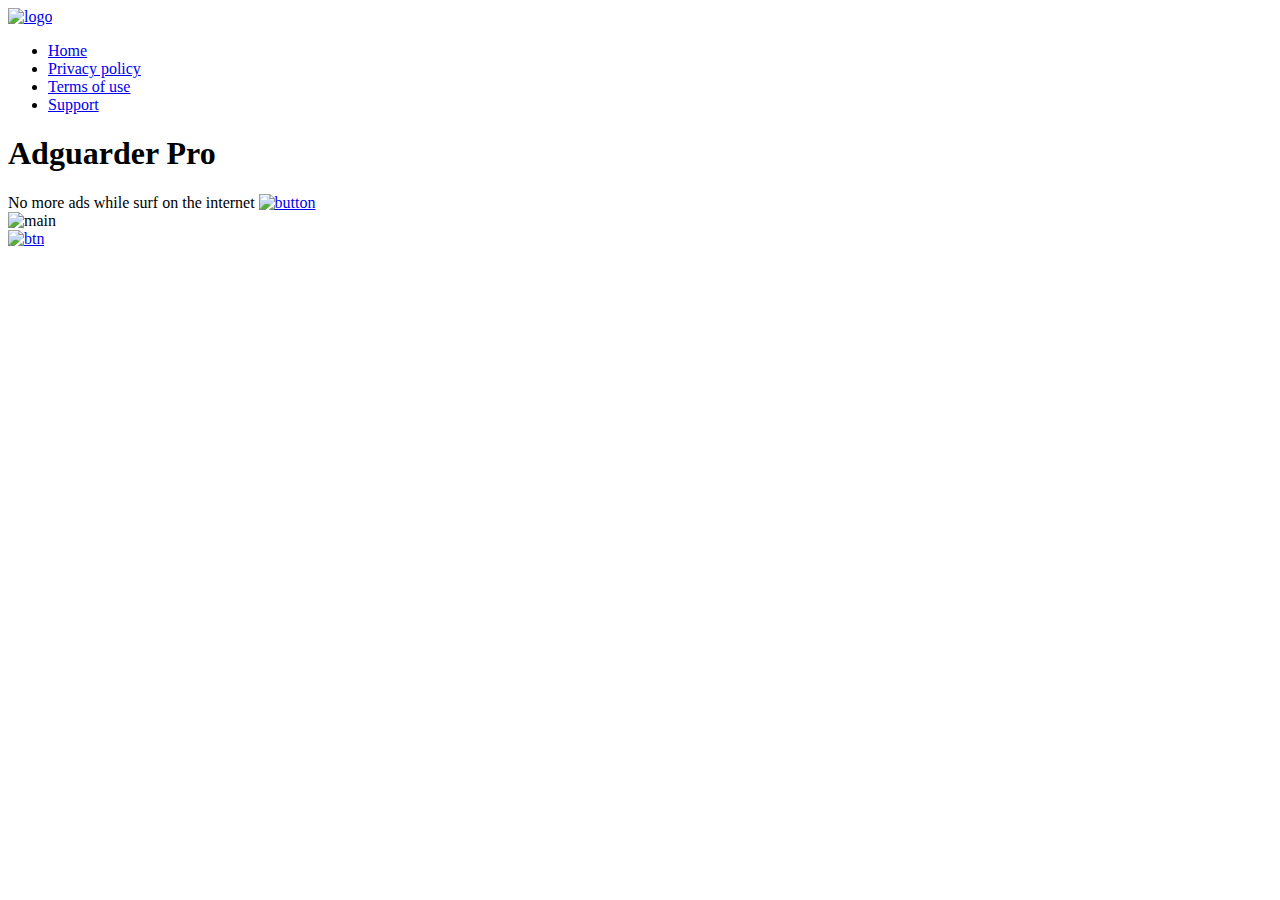
==== index.html @ 85bfe3a6 "create: section main + adaptive for mobile" ====
<!DOCTYPE html>
<html lang="en">
<head>
    <meta charset="UTF-8">
    <meta http-equiv="X-UA-Compatible" content="IE=edge">
    <meta name="viewport" content="width=device-width, initial-scale=1.0">
    <title>CleanEasy</title>

    <link href="https://fonts.googleapis.com/css2?family=Outfit:wght@400;500;600;700;800&display=swap" rel="stylesheet">
    <link rel="stylesheet" href="./css/style.css">
</head>
<body>

    <header class="header">
        <div class="container">
            <div class="header-wrap">
                <a href="./index.html" class="header-logo"><img src="./img/logo.svg" alt="logo"></a>

                <div class="header-burger">
                    <span></span>
                </div>

                <nav class="header-menu">
                    <ul class="header-list">
                        <li><a href="./index.html" class="header-link">Home</a></li>
                        <li><a href="./privacy.html" class="header-link">Privacy policy</a></li>
                        <li><a href="./terms.html" class="header-link">Terms of use</a></li>
                        <li><a href="./support.html" class="header-link">Support</a></li>
                    </ul>
                </nav>
            </div>
        </div>
    </header>

    <main class="main">
        <div class="container">
            <div class="main-wrap">
                <div class="main-text">
                    <h1 class="main-text__title">Adguarder Pro</h1>
                    <span class="main-text__subtitle">No more ads while surf on the internet</span>
                    <a href="#" class="main-text__button"><img src="./img/button.svg" alt="button"></a>
                </div>

                <img src="./img/main.png" alt="main" class="main-img">
            </div>
        </div>
    </main>

    <footer class="footer">
        <div class="container">
            <div class="footer-wrap">
              <a href="#" class="button footer-button"><img src="./img/btn-footer.png" alt="btn"></a>
            </div>
        </div>
    </footer>

    <script src="https://code.jquery.com/jquery-3.6.0.slim.min.js"></script>
    <script src="./js/script.js"></script>
</body>
</html>
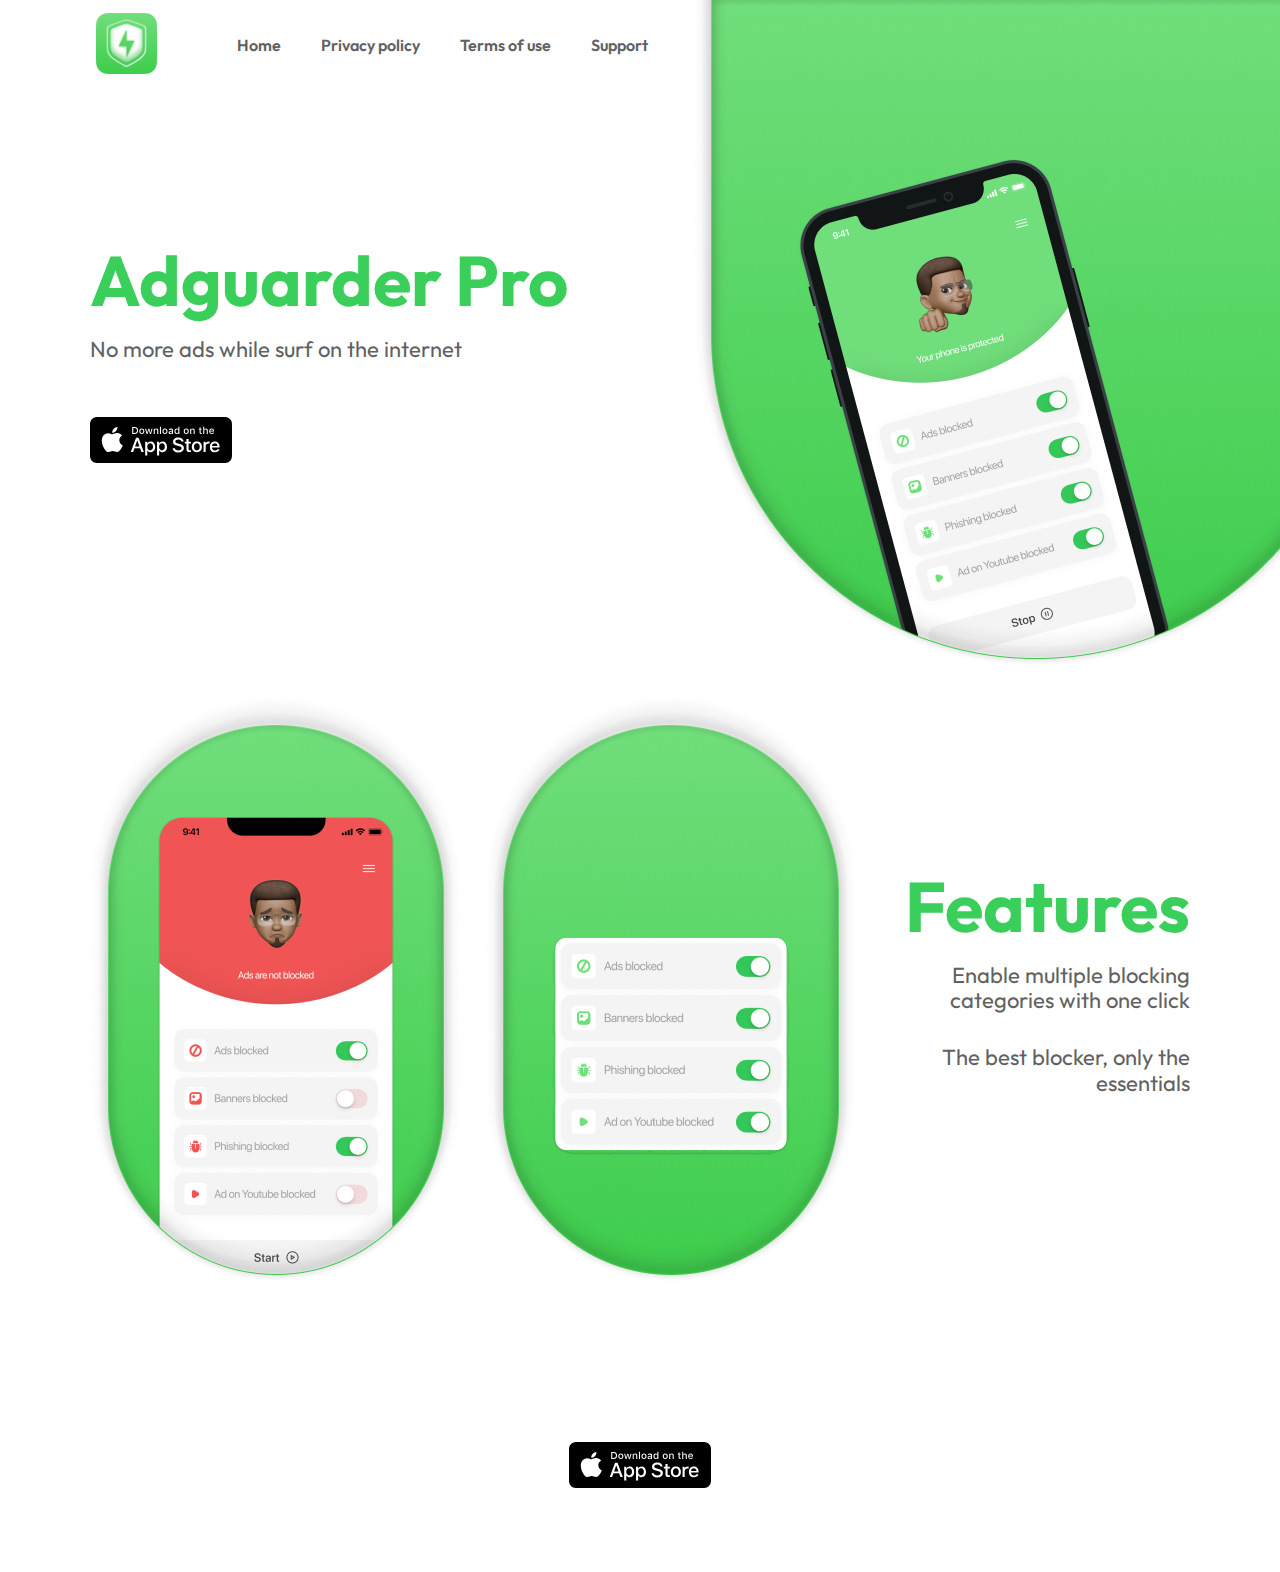
==== commit 1145003a: "fix title" ====
--- a/index.html
+++ b/index.html
@@ -4,7 +4,7 @@
     <meta charset="UTF-8">
     <meta http-equiv="X-UA-Compatible" content="IE=edge">
     <meta name="viewport" content="width=device-width, initial-scale=1.0">
-    <title>CleanEasy</title>
+    <title>Adgurder Pro</title>
 
     <link href="https://fonts.googleapis.com/css2?family=Outfit:wght@400;500;600;700;800&display=swap" rel="stylesheet">
     <link rel="stylesheet" href="./css/style.css">
@@ -46,10 +46,25 @@
         </div>
     </main>
 
+    <section class="features">
+        <div class="container">
+            <div class="features-wrap">
+                <img src="./img/features-1.png" alt="features-1" class="features-img">
+                <img src="./img/features-2.png" alt="features-2" class="features-img">
+
+                <div class="features-text">
+                    <h1 class="features-text__title">Features</h1>
+                    <span class="features-text__subtitle">Enable multiple blocking categories with one click</span>
+                    <span class="features-text__subtitle">The best blocker, only the essentials</span>
+                </div>
+            </div>
+        </div>
+    </section>
+
     <footer class="footer">
         <div class="container">
             <div class="footer-wrap">
-              <a href="#" class="button footer-button"><img src="./img/btn-footer.png" alt="btn"></a>
+              <a href="#" class="button footer-button"><img src="./img/button.svg" alt="btn"></a>
             </div>
         </div>
     </footer>
--- a/css/style.css
+++ b/css/style.css
@@ -0,0 +1,888 @@
+/*! normalize.css v8.0.1 | MIT License | github.com/necolas/normalize.css */
+/* Document
+   ========================================================================== */
+/**
+ * 1. Correct the line height in all browsers.
+ * 2. Prevent adjustments of font size after orientation changes in iOS.
+ */
+html {
+  line-height: 1.15;
+  /* 1 */
+  -webkit-text-size-adjust: 100%;
+  /* 2 */
+}
+
+/* Sections
+   ========================================================================== */
+/**
+ * Remove the margin in all browsers.
+ */
+body {
+  margin: 0;
+}
+
+/**
+ * Render the `main` element consistently in IE.
+ */
+main {
+  display: block;
+}
+
+/**
+ * Correct the font size and margin on `h1` elements within `section` and
+ * `article` contexts in Chrome, Firefox, and Safari.
+ */
+h1 {
+  font-size: 2em;
+  margin: 0;
+}
+
+/* Grouping content
+   ========================================================================== */
+/**
+ * 1. Add the correct box sizing in Firefox.
+ * 2. Show the overflow in Edge and IE.
+ */
+hr {
+  -webkit-box-sizing: content-box;
+          box-sizing: content-box;
+  /* 1 */
+  height: 0;
+  /* 1 */
+  overflow: visible;
+  /* 2 */
+}
+
+/**
+ * 1. Correct the inheritance and scaling of font size in all browsers.
+ * 2. Correct the odd `em` font sizing in all browsers.
+ */
+pre {
+  font-family: monospace, monospace;
+  /* 1 */
+  font-size: 1em;
+  /* 2 */
+}
+
+/* Text-level semantics
+   ========================================================================== */
+/**
+ * Remove the gray background on active links in IE 10.
+ */
+a {
+  background-color: transparent;
+}
+
+/**
+ * 1. Remove the bottom border in Chrome 57-
+ * 2. Add the correct text decoration in Chrome, Edge, IE, Opera, and Safari.
+ */
+abbr[title] {
+  border-bottom: none;
+  /* 1 */
+  text-decoration: underline;
+  /* 2 */
+  -webkit-text-decoration: underline dotted;
+          text-decoration: underline dotted;
+  /* 2 */
+}
+
+/**
+ * Add the correct font weight in Chrome, Edge, and Safari.
+ */
+b,
+strong {
+  font-weight: bolder;
+}
+
+/**
+ * 1. Correct the inheritance and scaling of font size in all browsers.
+ * 2. Correct the odd `em` font sizing in all browsers.
+ */
+code,
+kbd,
+samp {
+  font-family: monospace, monospace;
+  /* 1 */
+  font-size: 1em;
+  /* 2 */
+}
+
+/**
+ * Add the correct font size in all browsers.
+ */
+small {
+  font-size: 80%;
+}
+
+/**
+ * Prevent `sub` and `sup` elements from affecting the line height in
+ * all browsers.
+ */
+sub,
+sup {
+  font-size: 75%;
+  line-height: 0;
+  position: relative;
+  vertical-align: baseline;
+}
+
+sub {
+  bottom: -0.25em;
+}
+
+sup {
+  top: -0.5em;
+}
+
+/* Embedded content
+   ========================================================================== */
+/**
+ * Remove the border on images inside links in IE 10.
+ */
+img {
+  border-style: none;
+}
+
+/* Forms
+   ========================================================================== */
+/**
+ * 1. Change the font styles in all browsers.
+ * 2. Remove the margin in Firefox and Safari.
+ */
+button,
+input,
+optgroup,
+select,
+textarea {
+  font-family: inherit;
+  /* 1 */
+  font-size: 100%;
+  /* 1 */
+  line-height: 1.15;
+  /* 1 */
+  margin: 0;
+  /* 2 */
+}
+
+/**
+ * Show the overflow in IE.
+ * 1. Show the overflow in Edge.
+ */
+button,
+input {
+  /* 1 */
+  overflow: visible;
+}
+
+/**
+ * Remove the inheritance of text transform in Edge, Firefox, and IE.
+ * 1. Remove the inheritance of text transform in Firefox.
+ */
+button,
+select {
+  /* 1 */
+  text-transform: none;
+}
+
+/**
+ * Correct the inability to style clickable types in iOS and Safari.
+ */
+button,
+[type="button"],
+[type="reset"],
+[type="submit"] {
+  -webkit-appearance: button;
+}
+
+/**
+ * Remove the inner border and padding in Firefox.
+ */
+button::-moz-focus-inner,
+[type="button"]::-moz-focus-inner,
+[type="reset"]::-moz-focus-inner,
+[type="submit"]::-moz-focus-inner {
+  border-style: none;
+  padding: 0;
+}
+
+/**
+ * Restore the focus styles unset by the previous rule.
+ */
+button:-moz-focusring,
+[type="button"]:-moz-focusring,
+[type="reset"]:-moz-focusring,
+[type="submit"]:-moz-focusring {
+  outline: 1px dotted ButtonText;
+}
+
+/**
+ * Correct the padding in Firefox.
+ */
+fieldset {
+  padding: 0.35em 0.75em 0.625em;
+}
+
+/**
+ * 1. Correct the text wrapping in Edge and IE.
+ * 2. Correct the color inheritance from `fieldset` elements in IE.
+ * 3. Remove the padding so developers are not caught out when they zero out
+ *    `fieldset` elements in all browsers.
+ */
+legend {
+  -webkit-box-sizing: border-box;
+          box-sizing: border-box;
+  /* 1 */
+  color: inherit;
+  /* 2 */
+  display: table;
+  /* 1 */
+  max-width: 100%;
+  /* 1 */
+  padding: 0;
+  /* 3 */
+  white-space: normal;
+  /* 1 */
+}
+
+/**
+ * Add the correct vertical alignment in Chrome, Firefox, and Opera.
+ */
+progress {
+  vertical-align: baseline;
+}
+
+/**
+ * Remove the default vertical scrollbar in IE 10+.
+ */
+textarea {
+  overflow: auto;
+}
+
+/**
+ * 1. Add the correct box sizing in IE 10.
+ * 2. Remove the padding in IE 10.
+ */
+[type="checkbox"],
+[type="radio"] {
+  -webkit-box-sizing: border-box;
+          box-sizing: border-box;
+  /* 1 */
+  padding: 0;
+  /* 2 */
+}
+
+/**
+ * Correct the cursor style of increment and decrement buttons in Chrome.
+ */
+[type="number"]::-webkit-inner-spin-button,
+[type="number"]::-webkit-outer-spin-button {
+  height: auto;
+}
+
+/**
+ * 1. Correct the odd appearance in Chrome and Safari.
+ * 2. Correct the outline style in Safari.
+ */
+[type="search"] {
+  -webkit-appearance: textfield;
+  /* 1 */
+  outline-offset: -2px;
+  /* 2 */
+}
+
+/**
+ * Remove the inner padding in Chrome and Safari on macOS.
+ */
+[type="search"]::-webkit-search-decoration {
+  -webkit-appearance: none;
+}
+
+/**
+ * 1. Correct the inability to style clickable types in iOS and Safari.
+ * 2. Change font properties to `inherit` in Safari.
+ */
+::-webkit-file-upload-button {
+  -webkit-appearance: button;
+  /* 1 */
+  font: inherit;
+  /* 2 */
+}
+
+/* Interactive
+   ========================================================================== */
+/*
+ * Add the correct display in Edge, IE 10+, and Firefox.
+ */
+details {
+  display: block;
+}
+
+/*
+ * Add the correct display in all browsers.
+ */
+summary {
+  display: list-item;
+}
+
+/* Misc
+   ========================================================================== */
+/**
+ * Add the correct display in IE 10+.
+ */
+template {
+  display: none;
+}
+
+/**
+ * Add the correct display in IE 10.
+ */
+[hidden] {
+  display: none;
+}
+
+body {
+  font-family: 'Outfit';
+  background-color: #ffffff;
+}
+
+.container {
+  max-width: 1120px;
+  margin: 0 auto;
+}
+
+img {
+  max-width: 100%;
+}
+
+.header {
+  top: 0;
+  left: 0;
+  width: 100%;
+}
+
+.header-wrap {
+  position: relative;
+  display: -webkit-box;
+  display: -ms-flexbox;
+  display: flex;
+  -webkit-box-pack: start;
+      -ms-flex-pack: start;
+          justify-content: flex-start;
+  -webkit-box-align: center;
+      -ms-flex-align: center;
+          align-items: center;
+  min-height: 70px;
+  padding: 10px 16px;
+}
+
+.header-list {
+  display: -webkit-box;
+  display: -ms-flexbox;
+  display: flex;
+  position: relative;
+  z-index: 4;
+}
+
+.header-list li {
+  list-style: none;
+  margin-left: 40px;
+}
+
+.header-link {
+  color: #616161;
+  font-size: 16px;
+  text-decoration: none;
+  font-weight: 600;
+  -webkit-transition: 0.3s;
+  transition: 0.3s;
+}
+
+.header-link:hover {
+  color: #3ACE5A;
+}
+
+.header-burger {
+  display: none;
+}
+
+.header-logo {
+  z-index: 5;
+}
+
+@media (max-width: 768px) {
+  body.lock {
+    overflow: hidden;
+  }
+  .header {
+    z-index: 20;
+  }
+  .header-wrap {
+    -webkit-box-pack: justify;
+        -ms-flex-pack: justify;
+            justify-content: space-between;
+    min-height: 50px;
+  }
+  .header-logo {
+    width: 50px;
+  }
+  .header-menu {
+    position: fixed;
+    top: -120%;
+    left: 0;
+    width: 100%;
+    height: 100%;
+    background-color: #f1f1f1;
+    z-index: 3;
+    padding: 100px 0 0 0;
+    -webkit-transition: 0.3s;
+    transition: 0.3s;
+  }
+  .header-list {
+    display: block;
+  }
+  .header-list li {
+    margin: 0;
+    margin-bottom: 50px;
+  }
+  .header-burger {
+    display: block;
+    position: relative;
+    width: 30px;
+    height: 20px;
+    z-index: 5;
+  }
+  .header-burger::before, .header-burger::after {
+    -webkit-transition: 0.3s;
+    transition: 0.3s;
+    content: '';
+    background-color: #192028;
+    position: absolute;
+    width: 100%;
+    height: 2px;
+  }
+  .header-burger::before {
+    top: 0;
+  }
+  .header-burger::after {
+    bottom: 0;
+  }
+  .header-burger span {
+    -webkit-transition: 0.3s;
+    transition: 0.3s;
+    position: absolute;
+    background-color: #192028;
+    left: 0;
+    width: 100%;
+    height: 2px;
+    top: 9px;
+  }
+}
+
+.header-burger.active::before {
+  -webkit-transform: rotate(45deg);
+          transform: rotate(45deg);
+  top: 9px;
+}
+
+.header-burger.active::after {
+  -webkit-transform: rotate(-45deg);
+          transform: rotate(-45deg);
+  bottom: 9px;
+}
+
+.header-burger.active span {
+  -webkit-transform: scale(0);
+          transform: scale(0);
+}
+
+.header-menu.active {
+  top: 0;
+}
+
+.features-wrap {
+  display: -webkit-box;
+  display: -ms-flexbox;
+  display: flex;
+  -webkit-box-pack: justify;
+      -ms-flex-pack: justify;
+          justify-content: space-between;
+  -webkit-box-align: center;
+      -ms-flex-align: center;
+          align-items: center;
+  padding: 80px 10px;
+}
+
+.features-text {
+  display: -webkit-box;
+  display: -ms-flexbox;
+  display: flex;
+  -webkit-box-orient: vertical;
+  -webkit-box-direction: normal;
+      -ms-flex-direction: column;
+          flex-direction: column;
+  text-align: end;
+}
+
+.features-text__title {
+  font-size: 70px;
+  color: #3ACE5A;
+  font-weight: bold;
+}
+
+.features-text__subtitle {
+  width: 310px;
+  font-size: 22px;
+  color: #616161;
+  font-weight: normal;
+  margin-top: 16px;
+  margin-bottom: 16px;
+}
+
+@media (max-width: 768px) {
+  .features-wrap {
+    padding-top: 50px;
+    padding-bottom: 50px;
+    -webkit-box-orient: vertical;
+    -webkit-box-direction: normal;
+        -ms-flex-direction: column;
+            flex-direction: column;
+  }
+  .features-text {
+    -webkit-box-ordinal-group: 0;
+        -ms-flex-order: -1;
+            order: -1;
+    text-align: center;
+  }
+  .features-text__title {
+    font-size: 40px;
+  }
+  .features-text__subtitle {
+    font-size: 18px;
+  }
+}
+
+.main-wrap {
+  display: -webkit-box;
+  display: -ms-flexbox;
+  display: flex;
+  position: relative;
+  padding: 150px 10px;
+}
+
+.main-text {
+  display: -webkit-box;
+  display: -ms-flexbox;
+  display: flex;
+  -webkit-box-orient: vertical;
+  -webkit-box-direction: normal;
+      -ms-flex-direction: column;
+          flex-direction: column;
+}
+
+.main-text__title {
+  font-size: 70px;
+  color: #3ACE5A;
+  font-weight: bold;
+}
+
+.main-text__subtitle {
+  font-size: 22px;
+  color: #616161;
+  font-weight: normal;
+  margin-top: 16px;
+}
+
+.main-text__button {
+  margin-top: 55px;
+}
+
+.main-img {
+  position: absolute;
+  top: -120px;
+  right: -16%;
+}
+
+@media (max-width: 768px) {
+  .main-wrap {
+    padding: 80px 10px;
+  }
+  .main-text__title {
+    font-size: 50px;
+  }
+  .main-text__subtitle {
+    font-size: 18px;
+  }
+  .main-img {
+    max-width: 400px;
+    top: -90px;
+    right: -20px;
+  }
+}
+
+@media (max-width: 320px) {
+  .main-wrap {
+    padding-bottom: 50px;
+  }
+  .main-text {
+    margin-top: 180px;
+    text-align: center;
+  }
+  .main-text__title {
+    font-size: 40px;
+  }
+  .main-text__subtitle {
+    font-size: 18px;
+  }
+  .main-img {
+    max-width: 350px;
+    top: -90px;
+    right: -20px;
+  }
+}
+
+.footer {
+  padding: 80px 0;
+}
+
+.footer-wrap {
+  display: -webkit-box;
+  display: -ms-flexbox;
+  display: flex;
+  -webkit-box-pack: center;
+      -ms-flex-pack: center;
+          justify-content: center;
+}
+
+.footer-button {
+  -webkit-transition: 0.3s;
+  transition: 0.3s;
+  margin: 0;
+  padding: 0;
+}
+
+.footer-button:hover {
+  -webkit-box-shadow: 0px 16px 30px rgba(0, 0, 0, 0.15);
+          box-shadow: 0px 16px 30px rgba(0, 0, 0, 0.15);
+}
+
+.privacy {
+  padding: 100px 20px;
+}
+
+.privacy__title {
+  font-size: 32px;
+}
+
+.privacy__subtitle {
+  font-size: 18px;
+  font-weight: normal;
+}
+
+.privacy p {
+  font-size: 24px;
+  font-weight: 600;
+}
+
+.terms {
+  padding: 100px 20px;
+}
+
+.terms__title {
+  font-size: 32px;
+}
+
+.terms__subtitle {
+  font-size: 18px;
+  font-weight: normal;
+}
+
+.terms p {
+  font-size: 24px;
+  font-weight: 600;
+}
+
+.support-wrap {
+  display: -webkit-box;
+  display: -ms-flexbox;
+  display: flex;
+  -webkit-box-orient: vertical;
+  -webkit-box-direction: normal;
+      -ms-flex-direction: column;
+          flex-direction: column;
+  -ms-flex-line-pack: center;
+      align-content: center;
+  text-align: center;
+  padding: 100px 10px;
+}
+
+.support-text__title {
+  font-size: 70px;
+  color: #3ACE5A;
+  font-weight: bold;
+}
+
+.support-text__subtitle {
+  display: block;
+  font-size: 22px;
+  color: #616161;
+  font-weight: normal;
+  margin-top: 16px;
+}
+
+.support-form__wrap {
+  display: -webkit-box;
+  display: -ms-flexbox;
+  display: flex;
+  -webkit-box-orient: vertical;
+  -webkit-box-direction: normal;
+      -ms-flex-direction: column;
+          flex-direction: column;
+  -webkit-box-align: center;
+      -ms-flex-align: center;
+          align-items: center;
+  margin-top: 60px;
+}
+
+.support-form__input {
+  border-radius: 16px;
+  border: none;
+  background-color: #e1f8e2;
+  font-size: 18px;
+  padding: 16px;
+  width: 300px;
+  margin-bottom: 24px;
+}
+
+.support-form__textarea {
+  resize: none;
+  border-radius: 16px;
+  border: none;
+  background-color: #e1f8e2;
+  font-size: 18px;
+  padding: 16px;
+  height: 250px;
+  width: 300px;
+  margin-bottom: 24px;
+}
+
+.support-form__button {
+  border-radius: 16px;
+  border: none;
+  background-color: #3ACE5A;
+  font-size: 18px;
+  padding: 16px;
+  width: 300px;
+  margin-bottom: 24px;
+  -webkit-transition: 0.3s;
+  transition: 0.3s;
+  color: #ffffff;
+  cursor: pointer;
+}
+
+.support-form__button:hover {
+  -webkit-box-shadow: 0px 8px 30px rgba(19, 170, 51, 0.2);
+          box-shadow: 0px 8px 30px rgba(19, 170, 51, 0.2);
+}
+
+.support-form__input._error {
+  border: solid 1px #d42727;
+  background-color: #eba5a5;
+}
+
+.support-form__textarea._error {
+  border: solid 1px #d42727;
+  background-color: #eba5a5;
+}
+
+@media (max-width: 320px) {
+  .support-text__title {
+    font-size: 40px;
+  }
+  .support-text__subtitle {
+    font-size: 18px;
+  }
+  .support-form__input {
+    width: 250px;
+  }
+  .support-form__textarea {
+    width: 250px;
+  }
+  .support-form__button {
+    width: 250px;
+  }
+}
+
+.check-wrap {
+  display: -webkit-box;
+  display: -ms-flexbox;
+  display: flex;
+  -webkit-box-orient: vertical;
+  -webkit-box-direction: normal;
+      -ms-flex-direction: column;
+          flex-direction: column;
+  -webkit-box-align: center;
+      -ms-flex-align: center;
+          align-items: center;
+  padding: 150px 10px;
+}
+
+.check-svg {
+  width: 100px;
+  margin: 4em auto 0;
+}
+
+.check-subtitle {
+  display: block;
+  font-size: 22px;
+  color: #616161;
+  font-weight: normal;
+  margin-top: 24px;
+}
+
+.check-button {
+  margin-top: 100px;
+  text-decoration: none;
+  text-align: center;
+  border-radius: 16px;
+  border: none;
+  background-color: #3ACE5A;
+  font-size: 18px;
+  padding: 16px;
+  width: 250px;
+  -webkit-transition: 0.3s;
+  transition: 0.3s;
+  color: #ffffff;
+}
+
+.check-button:hover {
+  -webkit-box-shadow: 0px 8px 30px rgba(19, 170, 51, 0.2);
+          box-shadow: 0px 8px 30px rgba(19, 170, 51, 0.2);
+}
+
+.checkmark {
+  stroke: #3ACE5A;
+  stroke-dashoffset: 600.74853515625;
+  stroke-dasharray: 600.74853515625;
+  -webkit-animation: dash 2s ease-out forwards infinite;
+          animation: dash 2s ease-out forwards infinite;
+}
+
+@-webkit-keyframes dash {
+  0% {
+    stroke-dashoffset: 600.74853515625;
+  }
+  100% {
+    stroke-dashoffset: 0;
+  }
+}
+
+@keyframes dash {
+  0% {
+    stroke-dashoffset: 600.74853515625;
+  }
+  100% {
+    stroke-dashoffset: 0;
+  }
+}
+/*# sourceMappingURL=style.css.map */